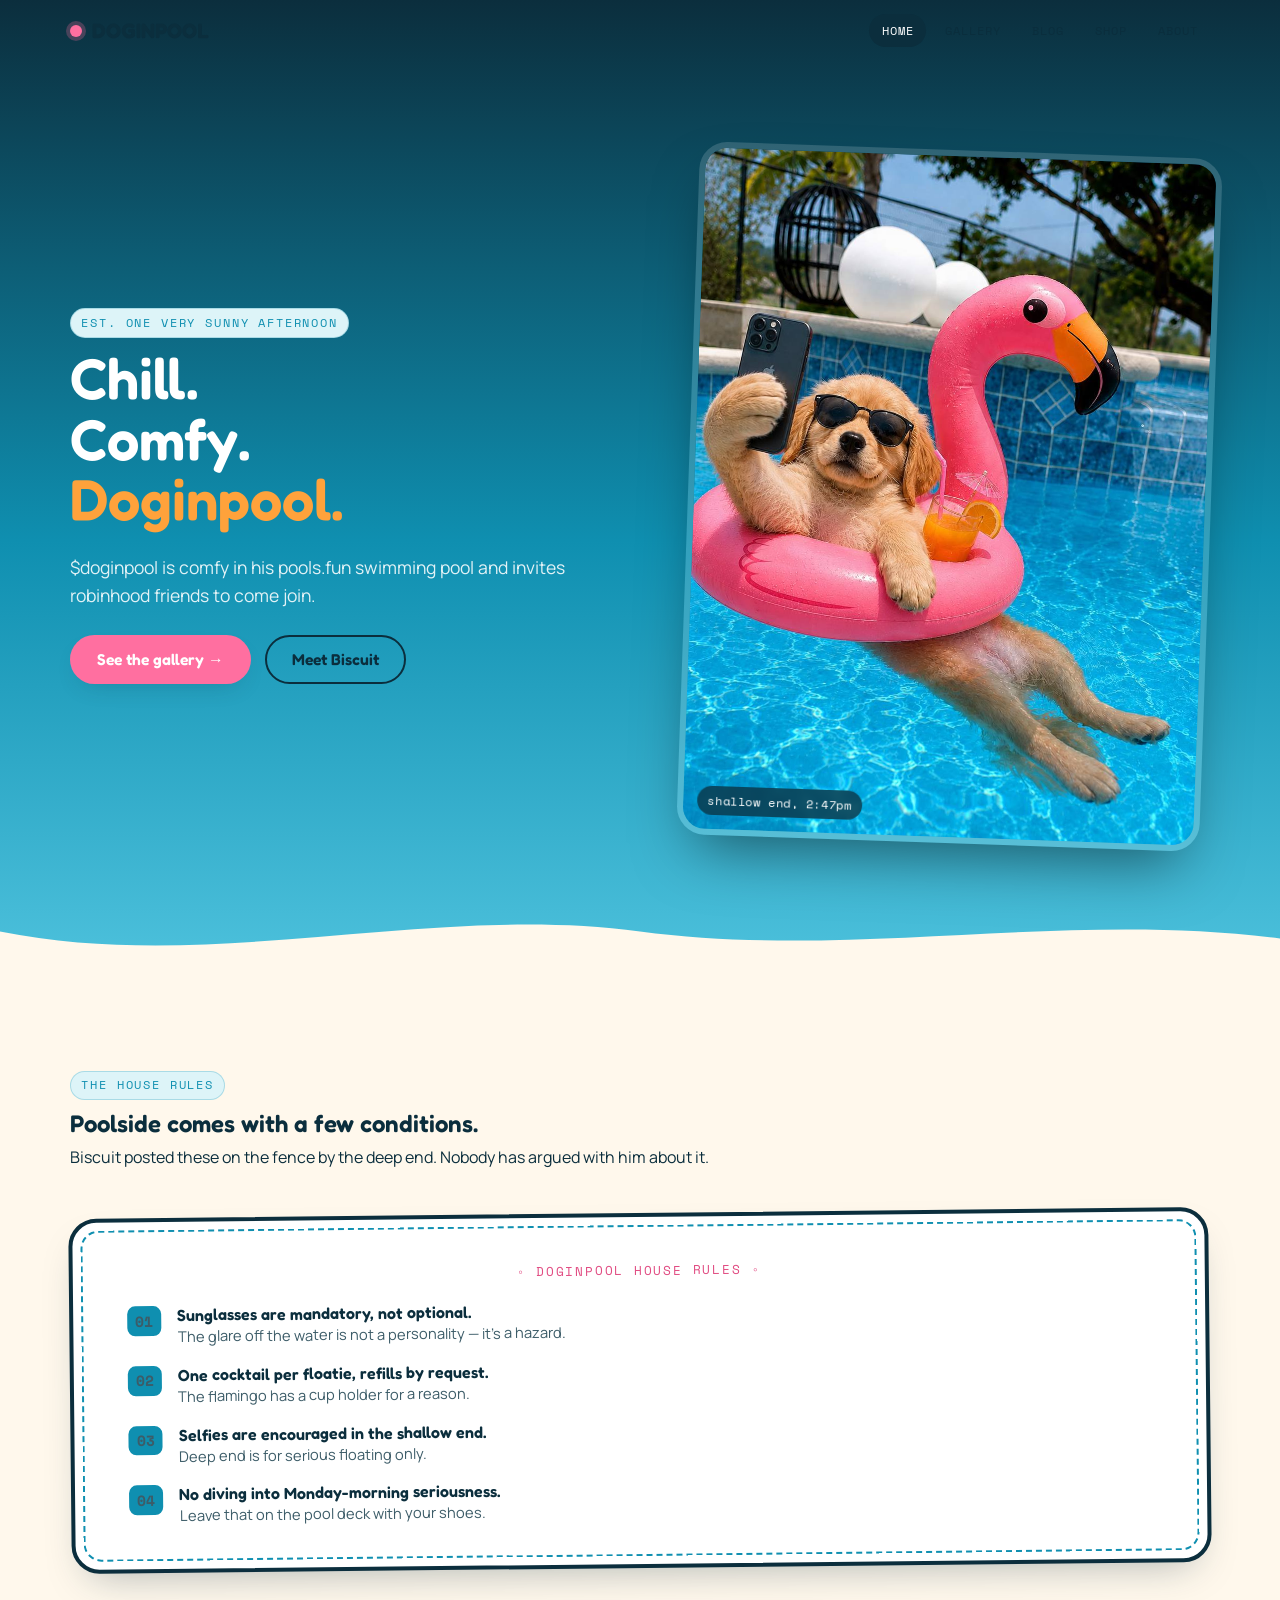
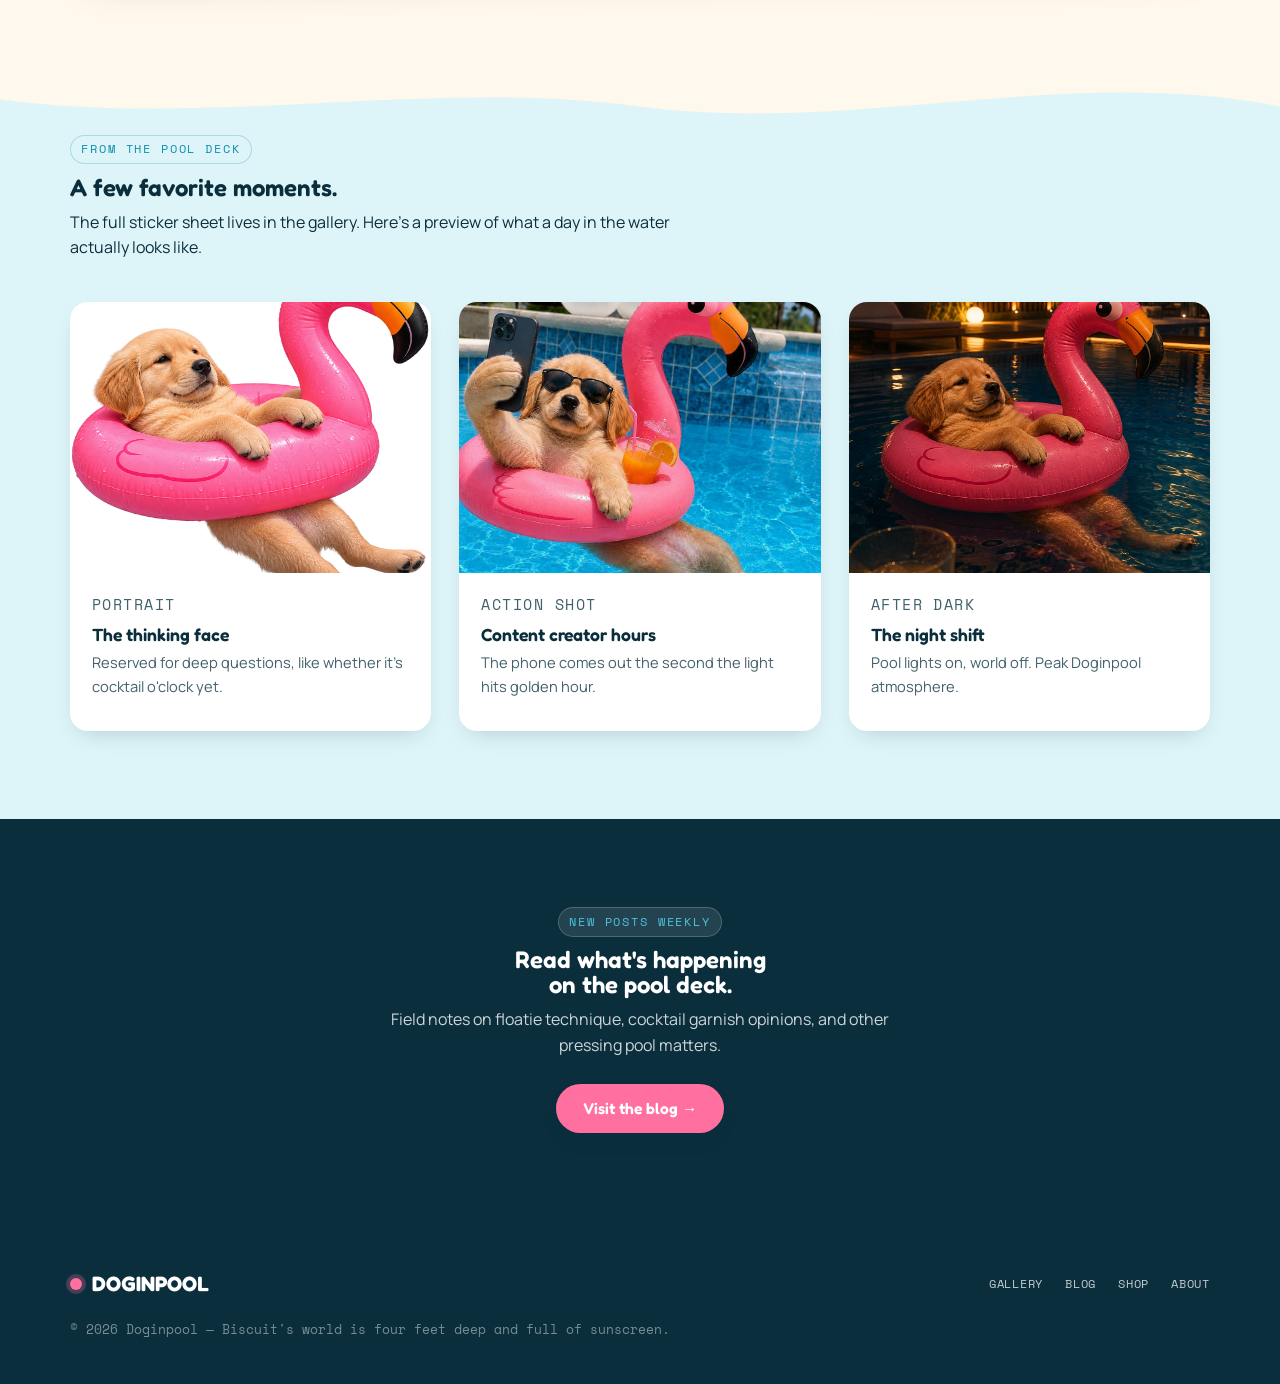
==== index.html @ fc9cf124 "Add files via upload" ====
<!DOCTYPE html>
<html lang="en">
<head>
<meta charset="UTF-8">
<meta name="viewport" content="width=device-width, initial-scale=1.0">
<title>Doginpool — Biscuit's Poolside World</title>
<meta name="description" content="Doginpool is the pool-deck world of Biscuit, a golden retriever who takes floatie selfies more seriously than most people take vacations.">
<link rel="stylesheet" href="css/style.css">
</head>
<body>

<nav class="site-nav">
  <div class="container nav-row">
    <a href="index.html" class="brand"><span class="dot"></span> DOGINPOOL</a>
    <button class="nav-toggle" aria-label="Toggle menu"><span></span><span></span><span></span></button>
    <ul class="nav-links">
      <li><a href="index.html" class="active">Home</a></li>
      <li><a href="gallery.html">Gallery</a></li>
      <li><a href="blog.html">Blog</a></li>
      <li><a href="shop.html">Shop</a></li>
      <li><a href="about.html">About</a></li>
    </ul>
  </div>
</nav>

<header class="hero">
  <div class="container hero-grid">
    <div>
      <p class="eyebrow">Est. one very sunny afternoon</p>
      <h1>Chill.<br>Comfy.<br><em>Doginpool.</em></h1>
      <p class="lede">$doginpool is comfy in his pools.fun swimming pool and invites robinhood friends to come join.</p>
      <div class="hero-cta">
        <a href="gallery.html" class="btn btn-primary">See the gallery →</a>
        <a href="about.html" class="btn btn-ghost">Meet Biscuit</a>
      </div>
    </div>
    <div class="hero-image">
      <img src="assets/hero-selfie.jpg" alt="Biscuit the golden retriever floating on a pink flamingo pool float, wearing sunglasses and taking a selfie with a phone, orange cocktail in the floatie's cup holder.">
      <span class="hero-tag">shallow end, 2:47pm</span>
    </div>
  </div>
  <div class="hero-bottom wave">
    <svg viewBox="0 0 1440 90" preserveAspectRatio="none"><path d="M0,32 C240,80 480,0 720,32 C960,64 1200,8 1440,40 L1440,90 L0,90 Z" fill="#FFF8EC"></path></svg>
  </div>

</header>

<section class="section">
  <div class="container">
    <div class="section-head">
      <p class="eyebrow">The house rules</p>
      <h2>Poolside comes with a few conditions.</h2>
      <p>Biscuit posted these on the fence by the deep end. Nobody has argued with him about it.</p>
    </div>

    <div class="rules-board">
      <div class="rules-board-inner">
        <p class="rules-board-title">◦ Doginpool House Rules ◦</p>
        <ul class="rules-list">
          <li><span class="rule-no">01</span><div><strong>Sunglasses are mandatory, not optional.</strong><span>The glare off the water is not a personality — it's a hazard.</span></div></li>
          <li><span class="rule-no">02</span><div><strong>One cocktail per floatie, refills by request.</strong><span>The flamingo has a cup holder for a reason.</span></div></li>
          <li><span class="rule-no">03</span><div><strong>Selfies are encouraged in the shallow end.</strong><span>Deep end is for serious floating only.</span></div></li>
          <li><span class="rule-no">04</span><div><strong>No diving into Monday-morning seriousness.</strong><span>Leave that on the pool deck with your shoes.</span></div></li>
        </ul>
      </div>
    </div>
  </div>
</section>

<section class="section section-blue">
  <div class="wave" style="transform:rotate(180deg); margin-top:-89px;">
    <svg viewBox="0 0 1440 90" preserveAspectRatio="none"><path d="M0,32 C240,80 480,0 720,32 C960,64 1200,8 1440,40 L1440,90 L0,90 Z" fill="#FFF8EC"></path></svg>
  </div>
  <div class="container">
    <div class="section-head">
      <p class="eyebrow">From the pool deck</p>
      <h2>A few favorite moments.</h2>
      <p>The full sticker sheet lives in the gallery. Here's a preview of what a day in the water actually looks like.</p>
    </div>
    <div class="grid grid-3">
      <div class="card">
        <div class="card-img"><img src="assets/cutout-float.png" alt="Biscuit resting on the pink flamingo floatie, cut out on a plain background, looking off to the side."></div>
        <div class="card-body">
          <p class="card-tag">Portrait</p>
          <h3>The thinking face</h3>
          <p>Reserved for deep questions, like whether it's cocktail o'clock yet.</p>
        </div>
      </div>
      <div class="card">
        <div class="card-img"><img src="assets/hero-selfie.jpg" alt="Biscuit taking a selfie on the flamingo floatie with sunglasses on."></div>
        <div class="card-body">
          <p class="card-tag">Action shot</p>
          <h3>Content creator hours</h3>
          <p>The phone comes out the second the light hits golden hour.</p>
        </div>
      </div>
      <div class="card">
        <div class="card-img"><img src="assets/night-pool.png" alt="Biscuit floating on the flamingo in a moodily lit pool at night, with a cocktail glass in the foreground."></div>
        <div class="card-body">
          <p class="card-tag">After dark</p>
          <h3>The night shift</h3>
          <p>Pool lights on, world off. Peak Doginpool atmosphere.</p>
        </div>
      </div>
    </div>
  </div>
</section>

<section class="section section-deep">
  <div class="container" style="text-align:center;">
    <p class="eyebrow">New posts weekly</p>
    <h2 style="max-width:20ch;margin-inline:auto;">Read what's happening on the pool deck.</h2>
    <p style="max-width:52ch;margin:0 auto 1.6em;color:rgba(255,255,255,.8);">Field notes on floatie technique, cocktail garnish opinions, and other pressing pool matters.</p>
    <a href="blog.html" class="btn btn-primary">Visit the blog →</a>
  </div>
</section>

<footer class="site-footer">
  <div class="container">
    <div class="footer-row">
      <a href="index.html" class="brand" style="color:#fff;"><span class="dot"></span> DOGINPOOL</a>
      <ul class="footer-links">
        <li><a href="gallery.html">Gallery</a></li>
        <li><a href="blog.html">Blog</a></li>
        <li><a href="shop.html">Shop</a></li>
        <li><a href="about.html">About</a></li>
      </ul>
    </div>
    <p class="footer-fine">© 2026 Doginpool — Biscuit's world is four feet deep and full of sunscreen.</p>
  </div>
</footer>

<script src="js/main.js"></script>
</body>
</html>
---- css/style.css ----
/* ============================================================
   DOGINPOOL — design tokens
   Display: Fredoka (bubbly, poolside-sign energy)
   Body:    Manrope (clean, easy to read on bright backgrounds)
   Signage: Space Mono (stencilled, actual-pool-sign vibe)
   ============================================================ */

@import url('https://fonts.googleapis.com/css2?family=Fredoka:wght@500;600;700&family=Manrope:wght@400;500;700;800&family=Space+Mono:wght@400;700&display=swap');

:root{
  --pool-deep:      #0B2E3D;   /* ink / deep-end shadow */
  --pool-blue:      #0F8FB0;   /* main pool teal */
  --pool-blue-mid:  #4FC3DE;   /* shallow end */
  --pool-blue-pale: #DDF4F8;   /* surface shimmer / section bg */
  --flamingo:       #FF6FA0;   /* the floatie */
  --flamingo-deep:  #E14C82;
  --citrus:         #FFA23B;   /* cocktail garnish */
  --sun-cream:      #FFF8EC;   /* pool-deck stone */
  --foam:           #FFFFFF;

  --font-display: 'Fredoka', sans-serif;
  --font-body: 'Manrope', sans-serif;
  --font-sign: 'Space Mono', monospace;

  --radius-lg: 28px;
  --radius-md: 18px;
  --radius-sm: 10px;

  --shadow-soft: 0 18px 40px -18px rgba(11,46,61,0.35);
  --shadow-card: 0 10px 24px -12px rgba(11,46,61,0.25);
}

*{ box-sizing:border-box; }
html{ scroll-behavior:smooth; }
body{
  margin:0;
  font-family:var(--font-body);
  background:var(--sun-cream);
  color:var(--pool-deep);
  -webkit-font-smoothing:antialiased;
}
img{ max-width:100%; display:block; }
a{ color:inherit; text-decoration:none; }
h1,h2,h3,h4{ font-family:var(--font-display); margin:0 0 .4em; line-height:1.05; font-weight:600; }
p{ line-height:1.6; margin:0 0 1em; }
.container{ width:min(1140px, 92%); margin:0 auto; }
:focus-visible{ outline:3px solid var(--citrus); outline-offset:3px; }

@media (prefers-reduced-motion: reduce){
  *{ animation-duration:0.01ms !important; animation-iteration-count:1 !important; transition-duration:0.01ms !important; scroll-behavior:auto !important; }
}

/* ---------- eyebrow / signage label ---------- */
.eyebrow{
  font-family:var(--font-sign);
  text-transform:uppercase;
  letter-spacing:.16em;
  font-size:.72rem;
  color:var(--pool-blue);
  background:var(--pool-blue-pale);
  display:inline-block;
  padding:.4em .9em;
  border-radius:100px;
  border:1px solid rgba(15,143,176,.25);
  margin-bottom:.9em;
}

/* ---------- nav ---------- */
.site-nav{
  position:fixed; top:0; left:0; right:0; z-index:50;
  padding:18px 0;
  transition:background .35s ease, box-shadow .35s ease, padding .35s ease;
}
.site-nav.is-scrolled{
  background:rgba(255,248,236,.92);
  backdrop-filter:blur(8px);
  box-shadow:0 8px 24px -16px rgba(11,46,61,.4);
  padding:10px 0;
}
.nav-row{ display:flex; align-items:center; justify-content:space-between; gap:20px; }
.brand{ display:flex; align-items:center; gap:10px; font-family:var(--font-display); font-size:1.3rem; font-weight:700; color:var(--pool-deep); }
.brand .dot{ width:12px; height:12px; border-radius:50%; background:var(--flamingo); display:inline-block; box-shadow:0 0 0 4px rgba(255,111,160,.25); }
.nav-links{ display:flex; gap:6px; list-style:none; margin:0; padding:0; font-family:var(--font-sign); text-transform:uppercase; font-size:.78rem; letter-spacing:.08em; }
.nav-links a{
  padding:.55em 1em; border-radius:100px; transition:background .2s, color .2s;
}
.nav-links a:hover, .nav-links a.active{ background:var(--pool-deep); color:var(--foam); }
.nav-toggle{ display:none; }

@media (max-width:760px){
  .nav-links{ position:fixed; inset:64px 16px auto 16px; background:var(--foam); flex-direction:column; padding:14px; border-radius:var(--radius-md); box-shadow:var(--shadow-soft); transform-origin:top; transform:scaleY(0); opacity:0; pointer-events:none; transition:transform .25s ease, opacity .2s; }
  .nav-links.open{ transform:scaleY(1); opacity:1; pointer-events:auto; }
  .nav-links a{ display:block; text-align:center; }
  .nav-toggle{ display:flex; flex-direction:column; gap:5px; background:none; border:none; cursor:pointer; padding:8px; }
  .nav-toggle span{ width:22px; height:2px; background:var(--pool-deep); border-radius:2px; }
}

/* ---------- buttons ---------- */
.btn{
  display:inline-flex; align-items:center; gap:.5em;
  font-family:var(--font-display); font-weight:600; font-size:.98rem;
  padding:.85em 1.6em; border-radius:100px; border:2px solid transparent;
  cursor:pointer; transition:transform .18s ease, box-shadow .18s ease, background .18s ease;
}
.btn-primary{ background:var(--flamingo); color:var(--foam); box-shadow:var(--shadow-card); }
.btn-primary:hover{ transform:translateY(-2px); box-shadow:0 16px 30px -14px rgba(225,76,130,.55); }
.btn-ghost{ background:transparent; border-color:var(--pool-deep); color:var(--pool-deep); }
.btn-ghost:hover{ background:var(--pool-deep); color:var(--foam); }

/* ---------- wave dividers (signature device: water-level seams) ---------- */
.wave{ display:block; width:100%; line-height:0; }
.wave svg{ width:100%; height:auto; display:block; }

/* ---------- hero ---------- */
.hero{
  position:relative;
  padding:150px 0 0;
  background:linear-gradient(180deg, #0B2E3D 0%, #0F8FB0 55%, #4FC3DE 100%);
  color:var(--foam);
  overflow:hidden;
}
.hero-grid{ display:grid; grid-template-columns:1.05fr .95fr; gap:40px; align-items:center; }
.hero h1{ font-size:clamp(2.4rem, 5vw, 3.6rem); }
.hero h1 em{ font-style:normal; color:var(--citrus); }
.hero p.lede{ font-size:1.1rem; max-width:46ch; color:rgba(255,255,255,.88); }
.hero-cta{ display:flex; gap:14px; flex-wrap:wrap; margin-top:1.6em; }
.hero-image{
  position:relative; border-radius:var(--radius-lg); overflow:hidden;
  box-shadow:0 30px 60px -20px rgba(0,0,0,.5);
  transform:rotate(2deg);
  border:6px solid rgba(255,255,255,.15);
}
.hero-tag{
  position:absolute; bottom:14px; left:14px;
  background:rgba(11,46,61,.75); backdrop-filter:blur(4px);
  color:var(--foam); font-family:var(--font-sign); font-size:.72rem;
  padding:.5em .9em; border-radius:100px; letter-spacing:.05em;
}
.hero-bottom{ padding-top:60px; }


/* ---------- section rhythm ---------- */
.section{ padding:88px 0; }
.section-tight{ padding:56px 0; }
.section-head{ max-width:640px; margin-bottom:2.6em; }
.section-blue{ background:var(--pool-blue-pale); }
.section-deep{ background:var(--pool-deep); color:var(--foam); }
.section-deep .eyebrow{ background:rgba(255,255,255,.1); color:var(--pool-blue-mid); border-color:rgba(255,255,255,.2); }
.section-deep h2{ color:var(--foam); }

/* ---------- pool rules signage (signature component) ---------- */
.rules-board{
  background:var(--foam);
  border:4px solid var(--pool-deep);
  border-radius:var(--radius-lg);
  padding:8px;
  box-shadow:var(--shadow-soft);
  transform:rotate(-.6deg);
}
.rules-board-inner{
  border:2px dashed var(--pool-blue);
  border-radius:calc(var(--radius-lg) - 10px);
  padding:34px clamp(20px,4vw,44px);
}
.rules-board-title{
  font-family:var(--font-sign); text-transform:uppercase; letter-spacing:.14em;
  font-size:.8rem; color:var(--flamingo-deep); text-align:center; margin-bottom:1.4em;
}
.rules-list{ list-style:none; margin:0; padding:0; display:grid; gap:1.1em; }
.rules-list li{ display:flex; gap:16px; align-items:flex-start; }
.rule-no{
  font-family:var(--font-sign); font-weight:700; font-size:.8rem;
  background:var(--pool-blue); color:var(--foam); border-radius:8px;
  padding:.3em .55em; flex:none; margin-top:2px;
}
.rules-list strong{ font-family:var(--font-display); font-weight:600; }
.rules-list span{ display:block; font-size:.92rem; color:#3c5c68; }

/* ---------- cards / grids ---------- */
.grid{ display:grid; gap:28px; }
.grid-3{ grid-template-columns:repeat(3,1fr); }
.grid-2{ grid-template-columns:repeat(2,1fr); }
@media (max-width:860px){ .grid-3{ grid-template-columns:1fr 1fr; } }
@media (max-width:640px){ .grid-3, .grid-2{ grid-template-columns:1fr; } }

.card{ background:var(--foam); border-radius:var(--radius-md); overflow:hidden; box-shadow:var(--shadow-card); transition:transform .2s ease, box-shadow .2s ease; }
.card:hover{ transform:translateY(-4px); box-shadow:0 20px 34px -16px rgba(11,46,61,.32); }
.card-body{ padding:20px 22px 24px; }
.card-tag{ font-family:var(--font-sign); font-size:.68rem; letter-spacing:.1em; text-transform:uppercase; color:var(--pool-blue); }
.card h3{ font-size:1.1rem; margin-top:.3em; }
.card p{ font-size:.92rem; color:#41616c; margin-bottom:.6em; }
.card-img{ aspect-ratio:4/3; overflow:hidden; }
.card-img img{ width:100%; height:100%; object-fit:cover; }

/* ---------- footer ---------- */
.site-footer{ background:var(--pool-deep); color:rgba(255,255,255,.75); padding:50px 0 30px; }
.footer-row{ display:flex; justify-content:space-between; flex-wrap:wrap; gap:24px; align-items:center; }
.footer-links{ display:flex; gap:22px; list-style:none; padding:0; margin:0; font-family:var(--font-sign); font-size:.78rem; text-transform:uppercase; letter-spacing:.06em; }
.footer-fine{ font-size:.8rem; margin-top:24px; opacity:.6; font-family:var(--font-sign); }

/* ---------- page hero (inner pages) ---------- */
.page-hero{
  padding:150px 0 70px;
  background:linear-gradient(180deg,#0B2E3D 0%, #0F8FB0 100%);
  color:var(--foam);
  text-align:center;
}
.page-hero .eyebrow{ background:rgba(255,255,255,.12); color:var(--pool-blue-mid); border-color:rgba(255,255,255,.25); }
.page-hero h1{ font-size:clamp(2.1rem, 4.4vw, 3rem); }
.page-hero p{ max-width:56ch; margin:0 auto; color:rgba(255,255,255,.85); }

/* ---------- gallery ---------- */
.mood-note{ font-family:var(--font-sign); font-size:.78rem; text-align:center; color:var(--pool-blue); text-transform:uppercase; letter-spacing:.08em; margin-top:-1.2em; margin-bottom:2.4em; }
.gallery-feature{ border-radius:var(--radius-lg); overflow:hidden; box-shadow:var(--shadow-soft); }

/* ---------- blog ---------- */
.post-list{ display:grid; gap:26px; }
.post{ display:grid; grid-template-columns:220px 1fr; gap:24px; background:var(--foam); border-radius:var(--radius-md); overflow:hidden; box-shadow:var(--shadow-card); }
.post-img{ aspect-ratio:1/1; overflow:hidden; }
.post-img img{ width:100%; height:100%; object-fit:cover; }
.post-body{ padding:22px 24px 22px 0; display:flex; flex-direction:column; justify-content:center; }
@media (max-width:640px){ .post{ grid-template-columns:1fr; } .post-body{ padding:0 20px 20px; } }

/* ---------- about ---------- */
.bio-grid{ display:grid; grid-template-columns:.85fr 1.15fr; gap:52px; align-items:center; }
@media (max-width:820px){ .bio-grid{ grid-template-columns:1fr; } }
.stat-row{ display:flex; gap:30px; flex-wrap:wrap; margin-top:1.6em; }
.stat{ font-family:var(--font-display); }
.stat b{ display:block; font-size:1.7rem; color:var(--flamingo-deep); }
.stat span{ font-family:var(--font-sign); font-size:.7rem; text-transform:uppercase; letter-spacing:.08em; color:#41616c; }

/* ---------- shop / coming soon ---------- */
.buoy{
  width:120px; height:120px; border-radius:50%;
  background:repeating-conic-gradient(var(--flamingo) 0deg 45deg, var(--foam) 45deg 90deg);
  margin:0 auto 26px; box-shadow:var(--shadow-soft);
  display:flex; align-items:center; justify-content:center;
}
.buoy::after{ content:""; width:44px; height:44px; border-radius:50%; background:var(--pool-blue-pale); border:4px solid var(--pool-deep); }
.coming-soon{ text-align:center; padding:70px 0; }
.notify-form{ display:flex; gap:10px; justify-content:center; margin-top:1.8em; flex-wrap:wrap; }
.notify-form input{ font-family:var(--font-body); padding:.85em 1.1em; border-radius:100px; border:2px solid var(--pool-blue-pale); min-width:240px; font-size:.95rem; }
.notify-form input:focus{ border-color:var(--pool-blue); outline:none; }
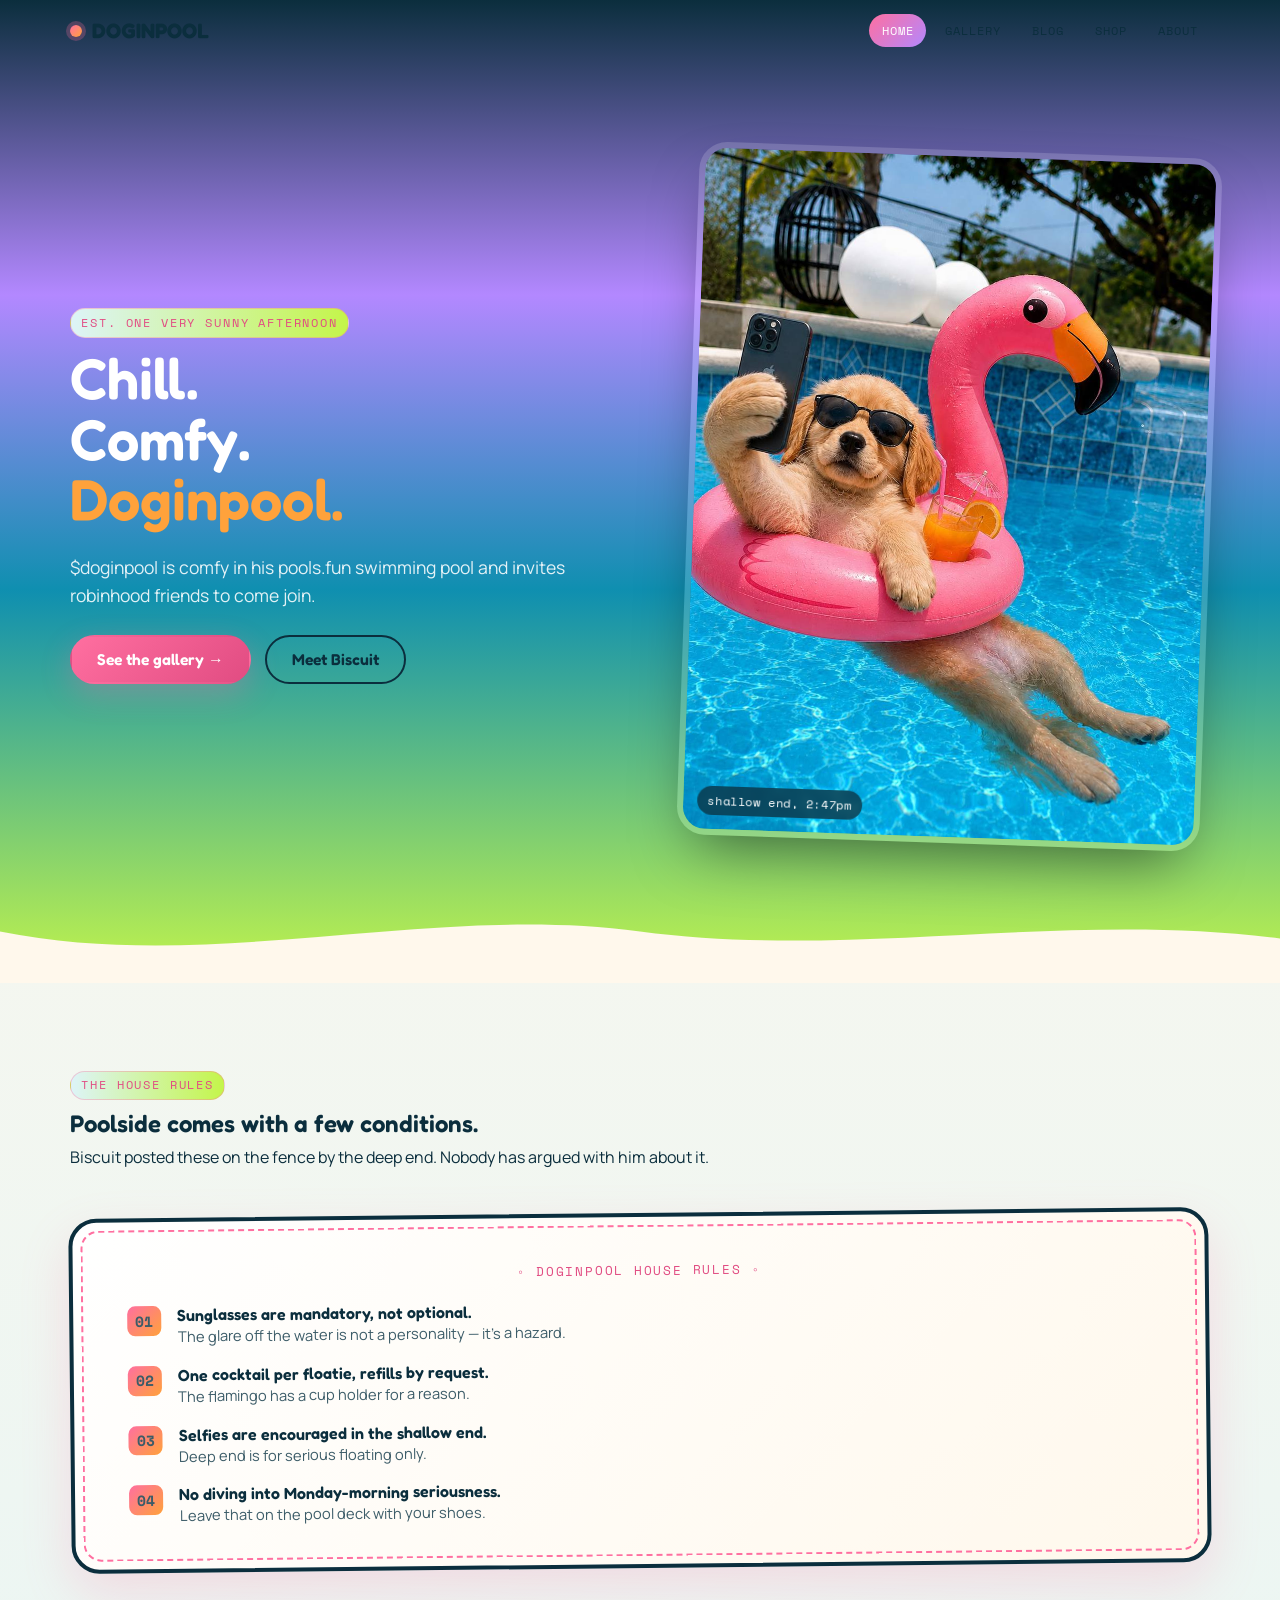
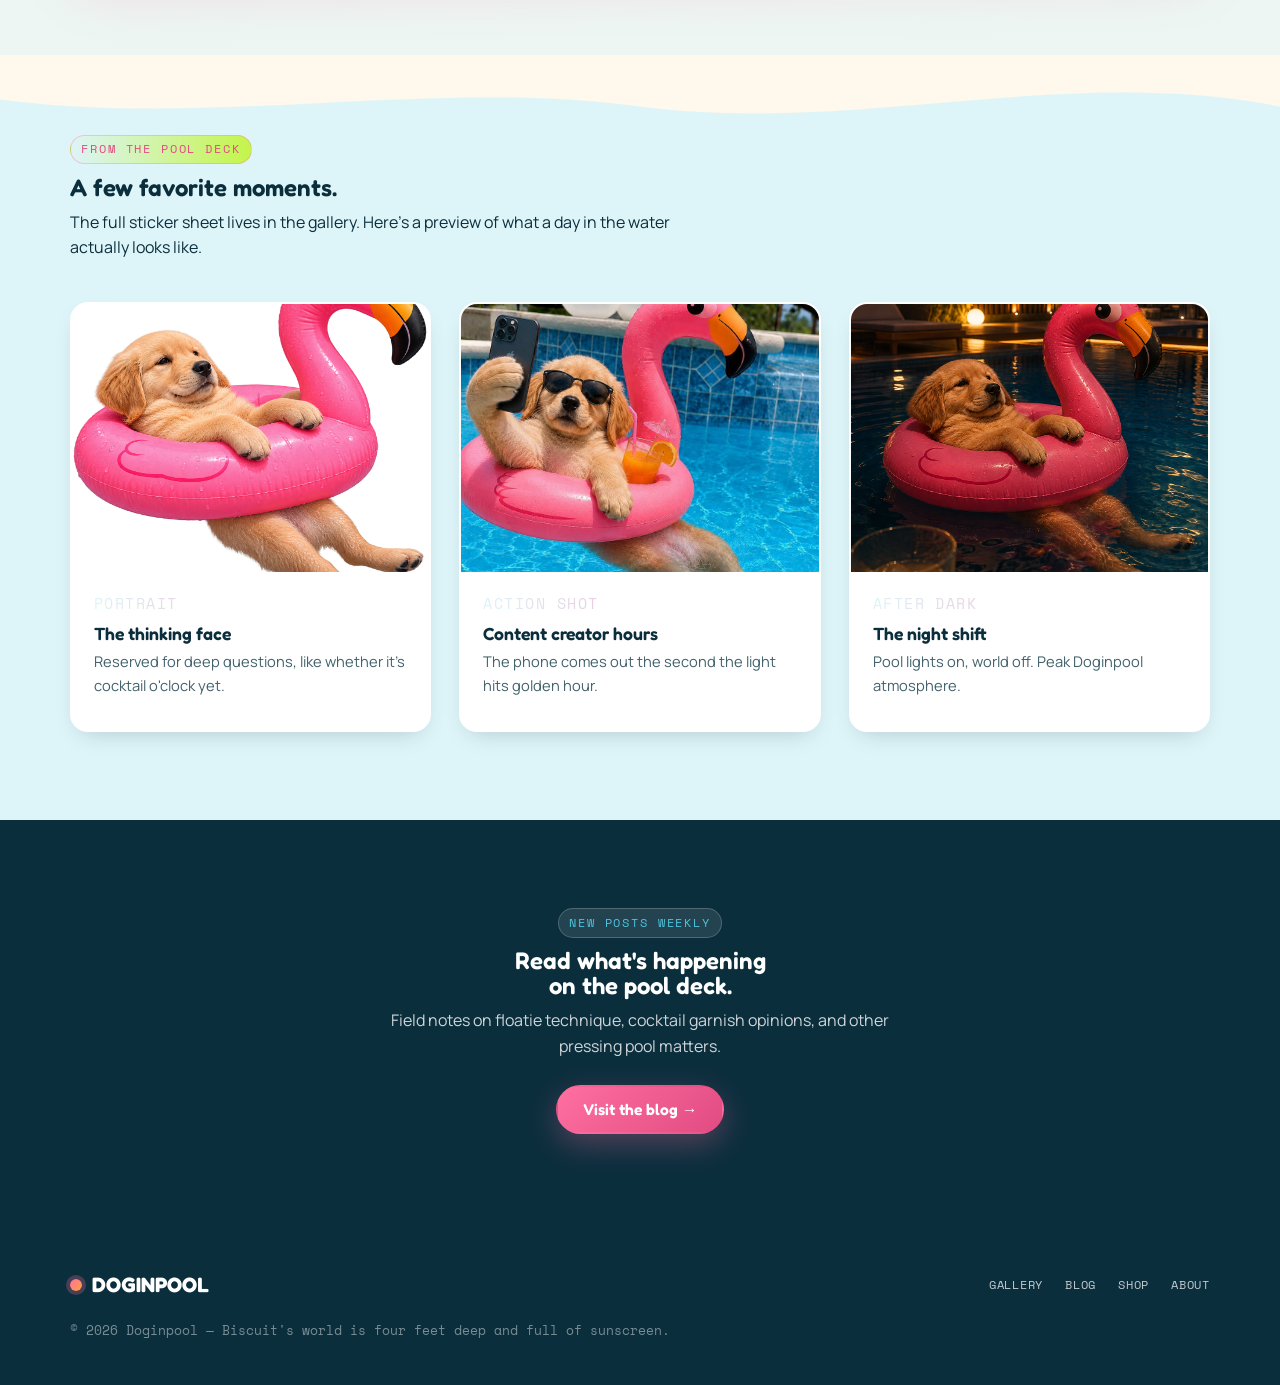
==== commit b664de84: "Add floating animation effect to cutout-float.png image - Added float-effect CSS class with translat" ====
--- a/index.html
+++ b/index.html
@@ -79,7 +79,7 @@
     </div>
     <div class="grid grid-3">
       <div class="card">
-        <div class="card-img"><img src="assets/cutout-float.png" alt="Biscuit resting on the pink flamingo floatie, cut out on a plain background, looking off to the side."></div>
+        <div class="card-img"><img src="assets/cutout-float.png" alt="Biscuit resting on the pink flamingo floatie, cut out on a plain background, looking off to the side." class="float-effect"></div>
         <div class="card-body">
           <p class="card-tag">Portrait</p>
           <h3>The thinking face</h3>
--- a/css/style.css
+++ b/css/style.css
@@ -14,9 +14,13 @@
   --pool-blue-pale: #DDF4F8;   /* surface shimmer / section bg */
   --flamingo:       #FF6FA0;   /* the floatie */
   --flamingo-deep:  #E14C82;
+  --flamingo-bright:#FF8FB5;
   --citrus:         #FFA23B;   /* cocktail garnish */
+  --citrus-bright:  #FFB957;
   --sun-cream:      #FFF8EC;   /* pool-deck stone */
   --foam:           #FFFFFF;
+  --lime:           #C4F54A;   /* fresh accent */
+  --purple:         #B388FF;   /* fun accent */
 
   --font-display: 'Fredoka', sans-serif;
   --font-body: 'Manrope', sans-serif;
@@ -28,6 +32,7 @@
 
   --shadow-soft: 0 18px 40px -18px rgba(11,46,61,0.35);
   --shadow-card: 0 10px 24px -12px rgba(11,46,61,0.25);
+  --shadow-colorful: 0 10px 30px rgba(255,111,160,0.3);
 }
 
 *{ box-sizing:border-box; }
@@ -35,7 +40,7 @@
 body{
   margin:0;
   font-family:var(--font-body);
-  background:var(--sun-cream);
+  background:linear-gradient(180deg, var(--sun-cream) 0%, var(--pool-blue-pale) 100%);
   color:var(--pool-deep);
   -webkit-font-smoothing:antialiased;
 }
@@ -56,12 +61,12 @@
   text-transform:uppercase;
   letter-spacing:.16em;
   font-size:.72rem;
-  color:var(--pool-blue);
-  background:var(--pool-blue-pale);
+  color:var(--flamingo-deep);
+  background:linear-gradient(90deg, var(--pool-blue-pale), var(--lime));
   display:inline-block;
   padding:.4em .9em;
   border-radius:100px;
-  border:1px solid rgba(15,143,176,.25);
+  border:1px solid rgba(255,111,160,.35);
   margin-bottom:.9em;
 }
 
@@ -79,12 +84,26 @@
 }
 .nav-row{ display:flex; align-items:center; justify-content:space-between; gap:20px; }
 .brand{ display:flex; align-items:center; gap:10px; font-family:var(--font-display); font-size:1.3rem; font-weight:700; color:var(--pool-deep); }
-.brand .dot{ width:12px; height:12px; border-radius:50%; background:var(--flamingo); display:inline-block; box-shadow:0 0 0 4px rgba(255,111,160,.25); }
+.brand .dot{ 
+  width:12px; height:12px; border-radius:50%; 
+  background:linear-gradient(135deg, var(--flamingo), var(--citrus)); 
+  display:inline-block; 
+  box-shadow:0 0 0 4px rgba(255,111,160,.25);
+  animation:pulse-dot 2s ease-in-out infinite;
+}
+
+@keyframes pulse-dot{
+  0%, 100%{ box-shadow:0 0 0 4px rgba(255,111,160,.25); }
+  50%{ box-shadow:0 0 0 8px rgba(255,162,59,.15); }
+}
 .nav-links{ display:flex; gap:6px; list-style:none; margin:0; padding:0; font-family:var(--font-sign); text-transform:uppercase; font-size:.78rem; letter-spacing:.08em; }
 .nav-links a{
   padding:.55em 1em; border-radius:100px; transition:background .2s, color .2s;
 }
-.nav-links a:hover, .nav-links a.active{ background:var(--pool-deep); color:var(--foam); }
+.nav-links a:hover, .nav-links a.active{ 
+  background:linear-gradient(135deg, var(--flamingo), var(--purple)); 
+  color:var(--foam); 
+}
 .nav-toggle{ display:none; }
 
 @media (max-width:760px){
@@ -102,8 +121,16 @@
   padding:.85em 1.6em; border-radius:100px; border:2px solid transparent;
   cursor:pointer; transition:transform .18s ease, box-shadow .18s ease, background .18s ease;
 }
-.btn-primary{ background:var(--flamingo); color:var(--foam); box-shadow:var(--shadow-card); }
-.btn-primary:hover{ transform:translateY(-2px); box-shadow:0 16px 30px -14px rgba(225,76,130,.55); }
+.btn-primary{ 
+  background:linear-gradient(135deg, var(--flamingo) 0%, var(--flamingo-deep) 100%); 
+  color:var(--foam); 
+  box-shadow:var(--shadow-colorful); 
+}
+.btn-primary:hover{ 
+  transform:translateY(-2px); 
+  box-shadow:0 16px 30px -14px rgba(225,76,130,.55);
+  background:linear-gradient(135deg, var(--flamingo-bright) 0%, var(--flamingo) 100%);
+}
 .btn-ghost{ background:transparent; border-color:var(--pool-deep); color:var(--pool-deep); }
 .btn-ghost:hover{ background:var(--pool-deep); color:var(--foam); }
 
@@ -115,7 +142,7 @@
 .hero{
   position:relative;
   padding:150px 0 0;
-  background:linear-gradient(180deg, #0B2E3D 0%, #0F8FB0 55%, #4FC3DE 100%);
+  background:linear-gradient(180deg, #0B2E3D 0%, var(--purple) 30%, var(--pool-blue) 60%, var(--lime) 100%);
   color:var(--foam);
   overflow:hidden;
 }
@@ -150,15 +177,15 @@
 
 /* ---------- pool rules signage (signature component) ---------- */
 .rules-board{
-  background:var(--foam);
+  background:linear-gradient(135deg, var(--foam), var(--sun-cream));
   border:4px solid var(--pool-deep);
   border-radius:var(--radius-lg);
   padding:8px;
-  box-shadow:var(--shadow-soft);
+  box-shadow:0 20px 50px rgba(255,111,160,0.2);
   transform:rotate(-.6deg);
 }
 .rules-board-inner{
-  border:2px dashed var(--pool-blue);
+  border:2px dashed var(--flamingo);
   border-radius:calc(var(--radius-lg) - 10px);
   padding:34px clamp(20px,4vw,44px);
 }
@@ -170,7 +197,7 @@
 .rules-list li{ display:flex; gap:16px; align-items:flex-start; }
 .rule-no{
   font-family:var(--font-sign); font-weight:700; font-size:.8rem;
-  background:var(--pool-blue); color:var(--foam); border-radius:8px;
+  background:linear-gradient(135deg, var(--flamingo), var(--citrus)); color:var(--foam); border-radius:8px;
   padding:.3em .55em; flex:none; margin-top:2px;
 }
 .rules-list strong{ font-family:var(--font-display); font-weight:600; }
@@ -183,14 +210,41 @@
 @media (max-width:860px){ .grid-3{ grid-template-columns:1fr 1fr; } }
 @media (max-width:640px){ .grid-3, .grid-2{ grid-template-columns:1fr; } }
 
-.card{ background:var(--foam); border-radius:var(--radius-md); overflow:hidden; box-shadow:var(--shadow-card); transition:transform .2s ease, box-shadow .2s ease; }
-.card:hover{ transform:translateY(-4px); box-shadow:0 20px 34px -16px rgba(11,46,61,.32); }
+.card{ 
+  background:var(--foam); 
+  border-radius:var(--radius-md); 
+  overflow:hidden; 
+  box-shadow:var(--shadow-card); 
+  transition:transform .2s ease, box-shadow .2s ease;
+  border:2px solid transparent;
+}
+.card:hover{ 
+  transform:translateY(-4px); 
+  box-shadow:0 20px 34px -16px rgba(11,46,61,.32);
+  border-color:var(--flamingo-bright);
+}
 .card-body{ padding:20px 22px 24px; }
-.card-tag{ font-family:var(--font-sign); font-size:.68rem; letter-spacing:.1em; text-transform:uppercase; color:var(--pool-blue); }
+.card-tag{ 
+  font-family:var(--font-sign); 
+  font-size:.68rem; 
+  letter-spacing:.1em; 
+  text-transform:uppercase; 
+  color:var(--flamingo-deep);
+  background:linear-gradient(90deg, var(--pool-blue-pale), var(--flamingo-bright));
+  -webkit-background-clip:text;
+  -webkit-text-fill-color:transparent;
+  background-clip:text;
+}
 .card h3{ font-size:1.1rem; margin-top:.3em; }
 .card p{ font-size:.92rem; color:#41616c; margin-bottom:.6em; }
 .card-img{ aspect-ratio:4/3; overflow:hidden; }
 .card-img img{ width:100%; height:100%; object-fit:cover; }
+.card-img img.float-effect{ animation:float-image 4s ease-in-out infinite; }
+
+@keyframes float-image{
+  0%, 100%{ transform:translateY(0); }
+  50%{ transform:translateY(-12px); }
+}
 
 /* ---------- footer ---------- */
 .site-footer{ background:var(--pool-deep); color:rgba(255,255,255,.75); padding:50px 0 30px; }
@@ -201,11 +255,11 @@
 /* ---------- page hero (inner pages) ---------- */
 .page-hero{
   padding:150px 0 70px;
-  background:linear-gradient(180deg,#0B2E3D 0%, #0F8FB0 100%);
+  background:linear-gradient(180deg, #0B2E3D 0%, var(--purple) 40%, var(--pool-blue-mid) 100%);
   color:var(--foam);
   text-align:center;
 }
-.page-hero .eyebrow{ background:rgba(255,255,255,.12); color:var(--pool-blue-mid); border-color:rgba(255,255,255,.25); }
+.page-hero .eyebrow{ background:rgba(255,255,255,.12); color:var(--lime); border-color:rgba(255,255,255,.25); }
 .page-hero h1{ font-size:clamp(2.1rem, 4.4vw, 3rem); }
 .page-hero p{ max-width:56ch; margin:0 auto; color:rgba(255,255,255,.85); }
 
@@ -229,14 +283,20 @@
 .stat b{ display:block; font-size:1.7rem; color:var(--flamingo-deep); }
 .stat span{ font-family:var(--font-sign); font-size:.7rem; text-transform:uppercase; letter-spacing:.08em; color:#41616c; }
 
-/* ---------- shop / coming soon ---------- */
+/* ---------- buoy / coming soon ---------- */
 .buoy{
   width:120px; height:120px; border-radius:50%;
   background:repeating-conic-gradient(var(--flamingo) 0deg 45deg, var(--foam) 45deg 90deg);
-  margin:0 auto 26px; box-shadow:var(--shadow-soft);
+  margin:0 auto 26px; box-shadow:var(--shadow-colorful);
   display:flex; align-items:center; justify-content:center;
-}
-.buoy::after{ content:""; width:44px; height:44px; border-radius:50%; background:var(--pool-blue-pale); border:4px solid var(--pool-deep); }
+  animation:buoy-float 3s ease-in-out infinite;
+}
+.buoy::after{ content:""; width:44px; height:44px; border-radius:50%; background:linear-gradient(135deg, var(--lime), var(--pool-blue-mid)); border:4px solid var(--pool-deep); }
+
+@keyframes buoy-float{
+  0%, 100%{ transform:translateY(0) rotate(0deg); }
+  50%{ transform:translateY(-8px) rotate(2deg); }
+}
 .coming-soon{ text-align:center; padding:70px 0; }
 .notify-form{ display:flex; gap:10px; justify-content:center; margin-top:1.8em; flex-wrap:wrap; }
 .notify-form input{ font-family:var(--font-body); padding:.85em 1.1em; border-radius:100px; border:2px solid var(--pool-blue-pale); min-width:240px; font-size:.95rem; }
